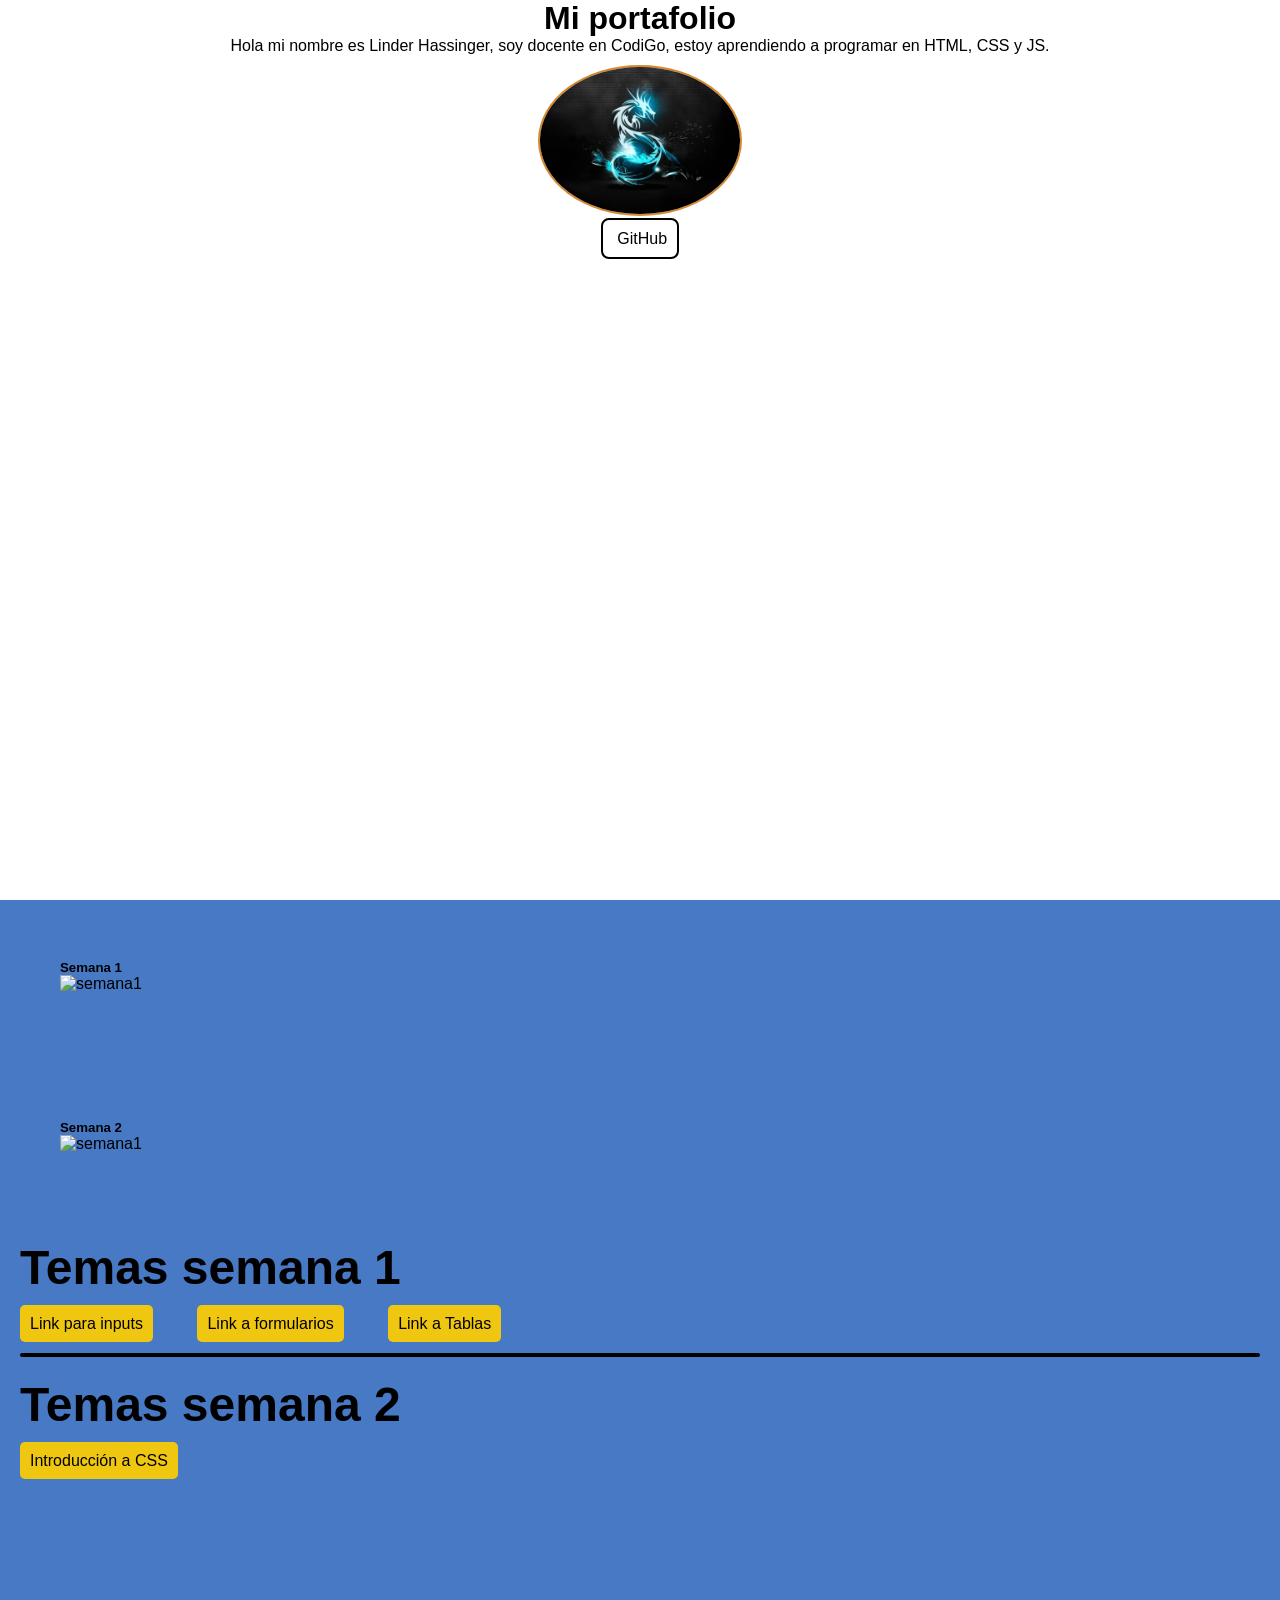
==== codigo-web-13/index.html @ cf2dcdfc "trabajo dia 4" ====
<!-- ESTRUCTURA DE HTML -->
<!DOCTYPE html>
<html lang="en">

<head>
  <!-- Va a contener la etiquetas pero el SEO -->
  <meta charset="utf-8" />
  <meta name="description" content="Esta pagina es donde estoy aprendiendo HTML, CSS y JS" />
  <meta name="robots" content="" />
  <meta name="googlebot" content="" />
  <meta name="keywords" content="LINDER HASSINGER, HTML, CSS, JS, CODIGO" />
  <title>Codigo Front 13</title>

  <meta name="twitter:card" content="summary" />
  <meta name="twitter:site" content="@linder3hs" />
  <meta name="twitter:title" content="Mi pagina web" />
  <meta name="twitter:description" content="Esta pagina es donde estoy aprendiendo HTML, CSS y JS" />
  <meta name="twitter:image"
    content="https://media-exp1.licdn.com/dms/image/C4E1BAQEfNIXEf_JoKg/company-background_10000/0?e=2159024400&v=beta&t=PhtZQJ8QA5Wy2lQzlfJL166pSeK_i3q2qfkD-xOMCcc" />
  <link rel="stylesheet" href="./css/styles.css" />
</head>
<!-- esta etiqueta nos permite escribir css dentro de un html -->

<body>
  <!-- Las etiqueta de titulo h1 - h6 -->
  <div class="contenedor-principal">
    <h1>Mi portafolio</h1>
    <p>
      Hola mi nombre es Linder Hassinger, soy docente en CodiGo, estoy
      aprendiendo a programar en HTML, CSS y JS.
    </p>
    <img src="./imagenes/dragon.jpg" class="imagen-perfil" alt="" width="200" />
    <p>
      <a class="btn-github" href="https://github.com/jacks03">
        <img src="https://cdn-icons-png.flaticon.com/512/25/25231.png" alt="" width="15" />
        GitHub
      </a>
    </p>
    <img width="600" src="https://sutilweb.com/wp-content/uploads/2021/08/Lenguajes-de-programacion.jpg" alt=""
      class="imagen-programador" />
  </div>

  <!-- Lista en HTML -->
  <!-- <ol>
      <li>Elemento 1</li>
      <li>Elemento 2</li>
      <li>Elemento 3</li>
    </ol> -->
  <section class="contenedor-clases">
    <div>
      <ul class="listas-semanas">
        <li>
          <h5>Semana 1</h5>
          <img src="https://freeiconshop.com/wp-content/uploads/edd/folder-open-flat.png" alt="semana1" width="100" />
        </li>
        <li>
          <h5>Semana 2</h5>
          <img src="https://freeiconshop.com/wp-content/uploads/edd/folder-open-flat.png" alt="semana1" width="100" />
        </li>
      </ul>
    </div>

    <div>
      <h3>Temas semana 1</h3>
      <a class="link-referencia" href="./semana1/inputs.html">Link para inputs</a>
      <a class="link-referencia" href="./semana1/form.html">Link a formularios</a>
      <a class="link-referencia" href="./semana1/tablas.html">Link a Tablas</a>
    </div>
    <hr class="divisor">
    <div>
      <h3>Temas semana 2</h3>
      <a class="link-referencia" href="./semana2/index.html">Introducción a CSS</a>
    </div>
  </section>
</body>

</html>
---- codigo-web-13/css/styles.css ----
*{
  margin: 0;
  padding: 0;
}
body {
  font-family: Helvetica;
}

.link-referencia {
  background-color: rgb(240, 199, 16);
  color: #000;
  padding: 10px;
  text-decoration: none;
  border-radius: 5px;
  margin: 20px;
}

.link-referencia:hover {
  text-decoration: wavy;
  color: rgb(120, 69, 168);
  background-color: rgb(78, 0, 0);
}

.contenedor-principal {
  text-align: center;
  height: 100vh;
}

/* .contenedor-principal p {
  font-size: 18px;
  width: 400px;
} */
.contenedor-clases{
  height: 100vh;
  background-color: rgb(71, 121, 196);

}
.lista-semanas{
  margin: 40px;
  padding: 40px;
  list-style: none;
}
h3 {
  font-size: 3em;
  margin: 20px;
}
.divisor {
  margin: 20px;
  height: 4px;
  background-color: black;
  border: none;
  border-radius: 12px;
}

.listas-semanas li{
  height: 40px;
  padding: 60px;
  list-style: none;
}

.imagen-perfil {
  border-radius: 50%;
  border: 2px solid rgb(216, 137, 47);
  margin: 10px;
}

.btn-github {
  border: 2px solid #000;
  border-radius: 8px;
  padding: 10px;
  color: #000;
  text-decoration: none;
}
 .imagen-programador {
   border-radius: 12px;
   margin-top: 40px;
 }
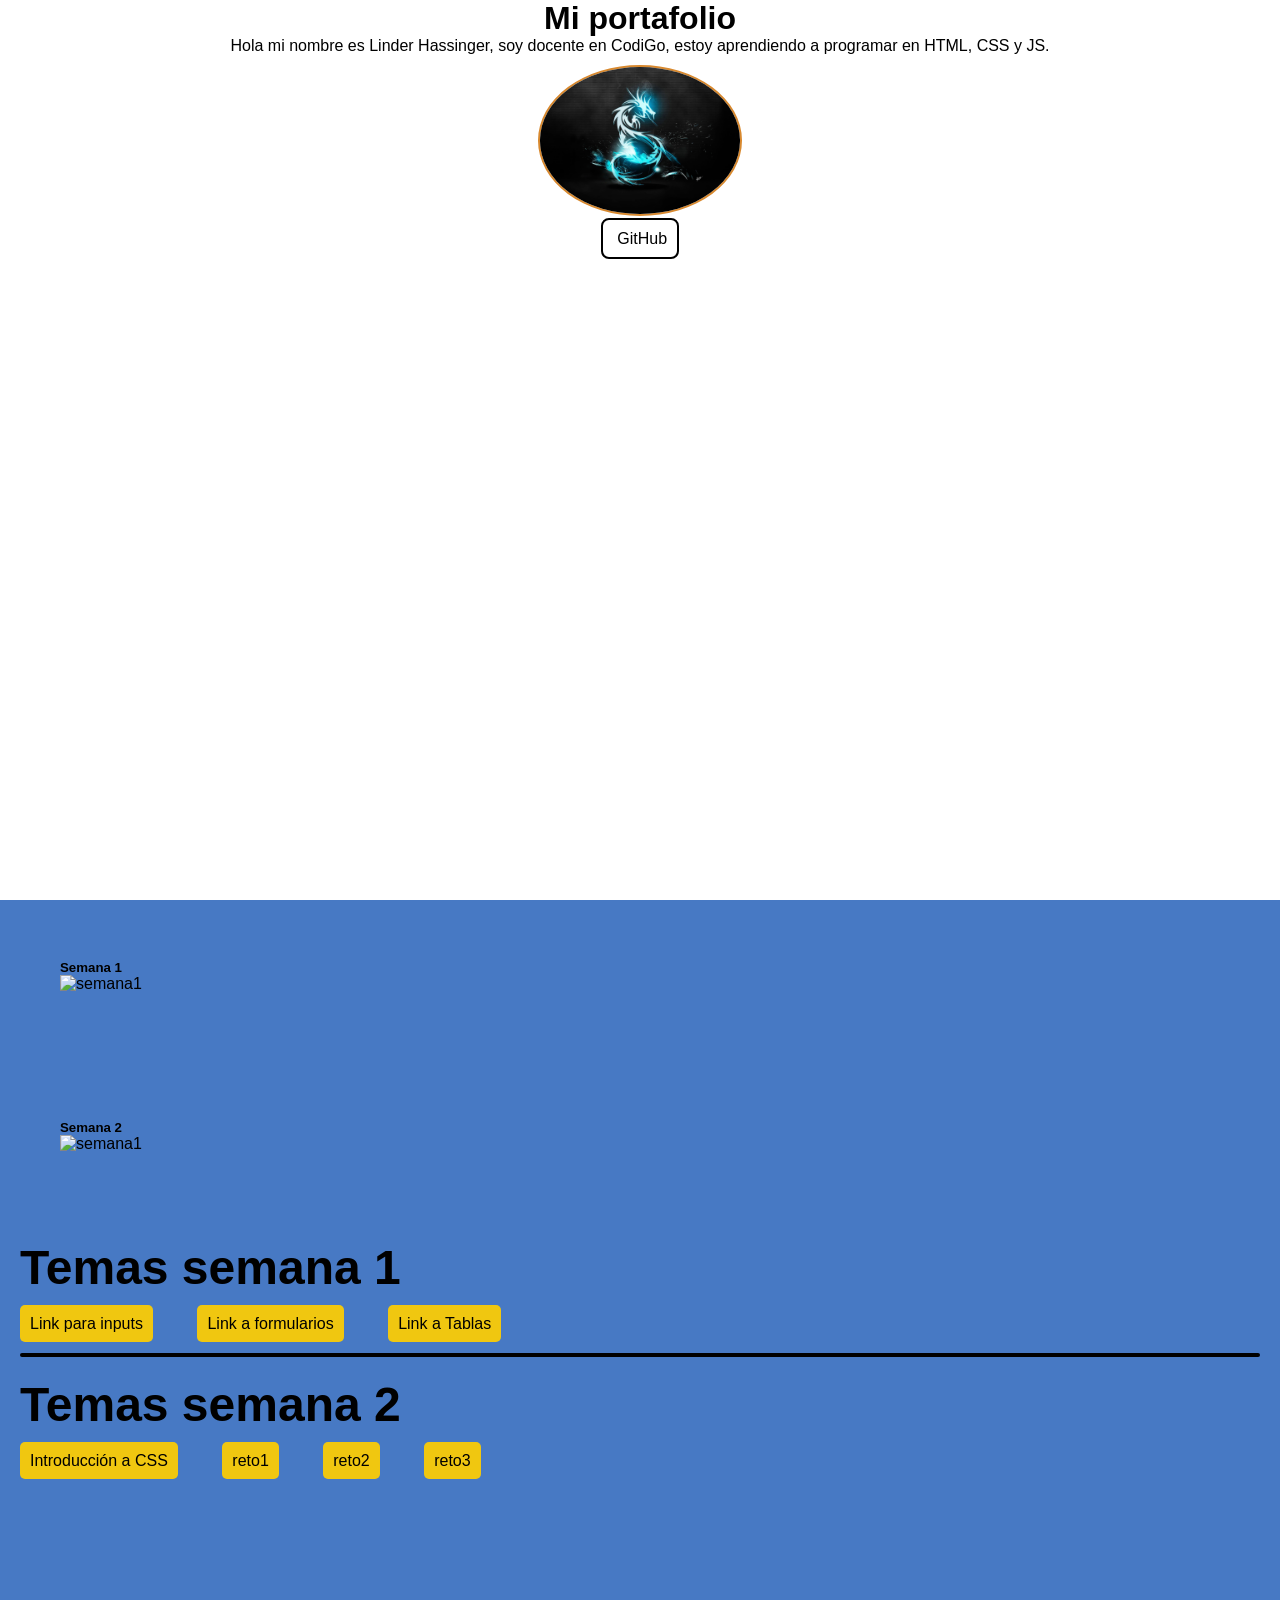
==== commit d8258dcb: "pagina principal" ====
--- a/codigo-web-13/index.html
+++ b/codigo-web-13/index.html
@@ -70,6 +70,9 @@
     <div>
       <h3>Temas semana 2</h3>
       <a class="link-referencia" href="./semana2/index.html">Introducción a CSS</a>
+      <a class="link-referencia" href="./semana2/reto1.html">reto1</a>
+      <a class="link-referencia" href="./semana2/reto2.html">reto2</a>
+      <a class="link-referencia" href="./semana2/reto3.html">reto3</a>
     </div>
   </section>
 </body>
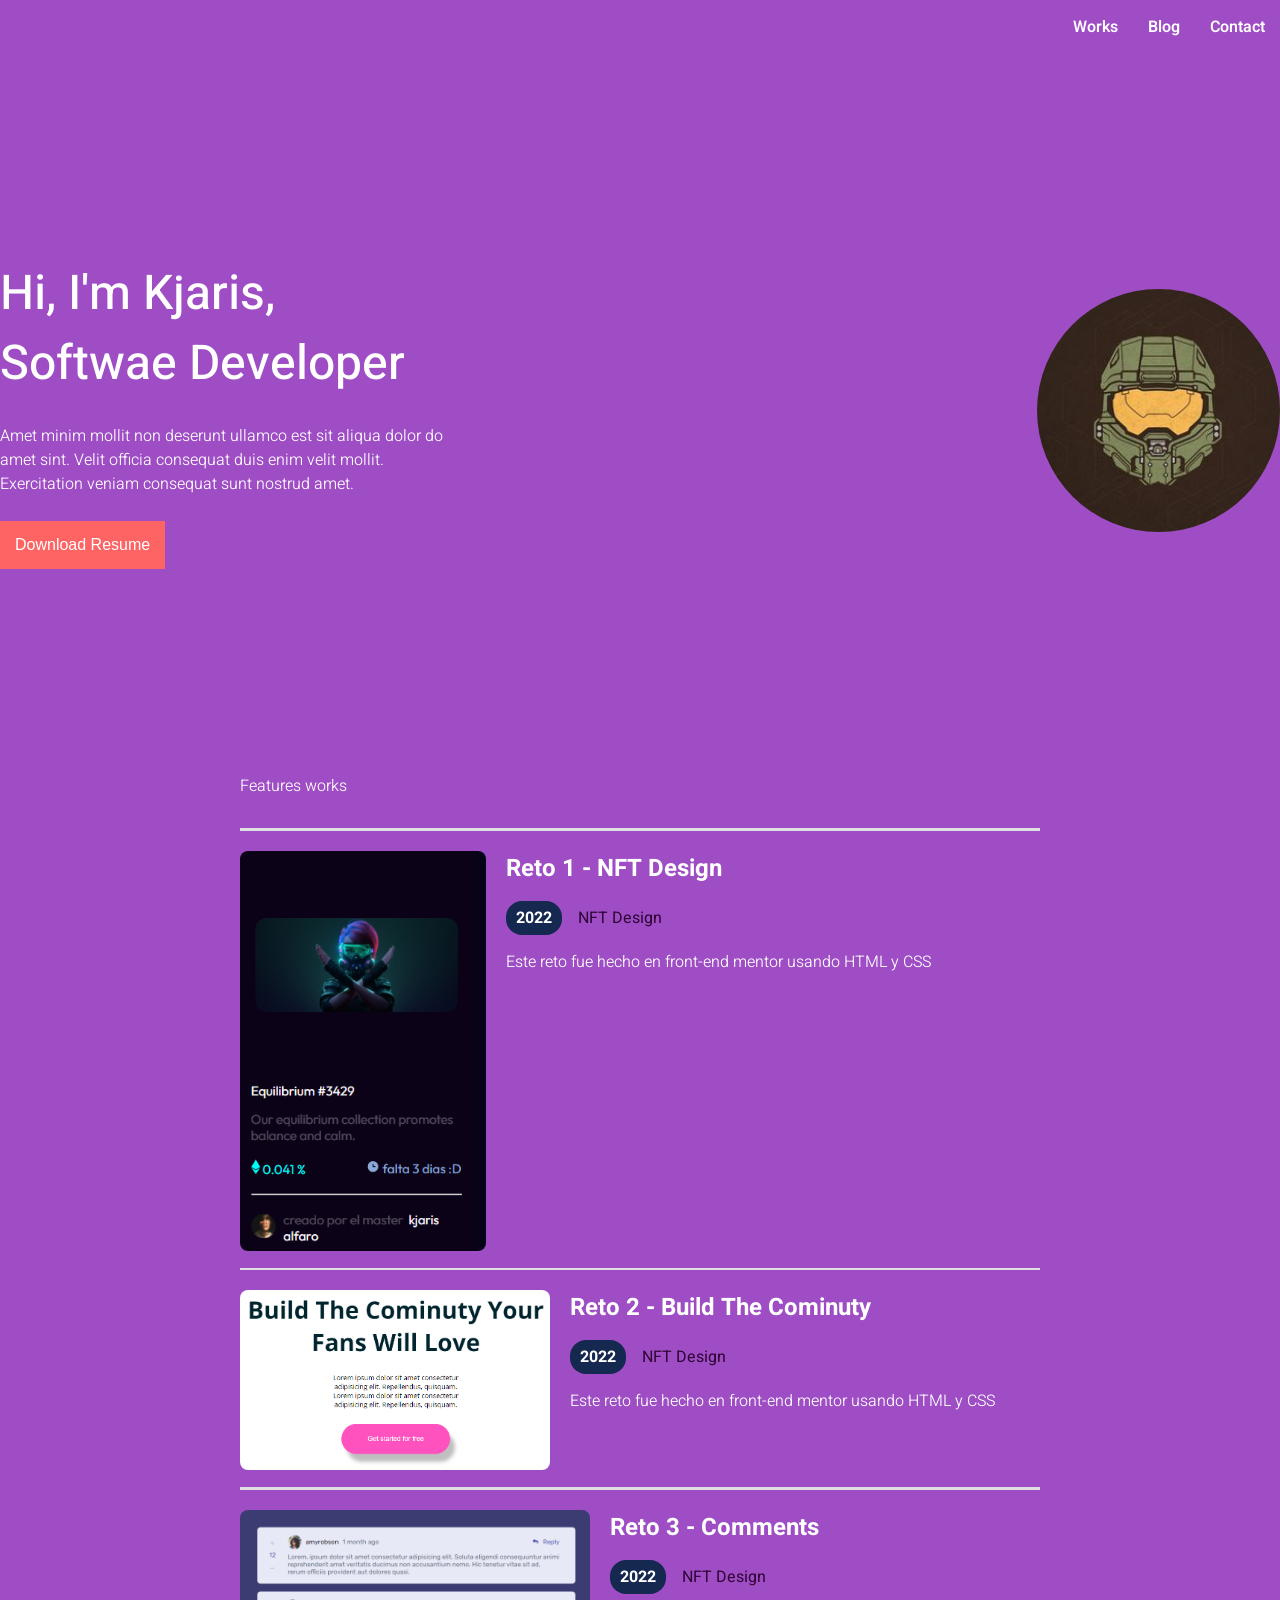
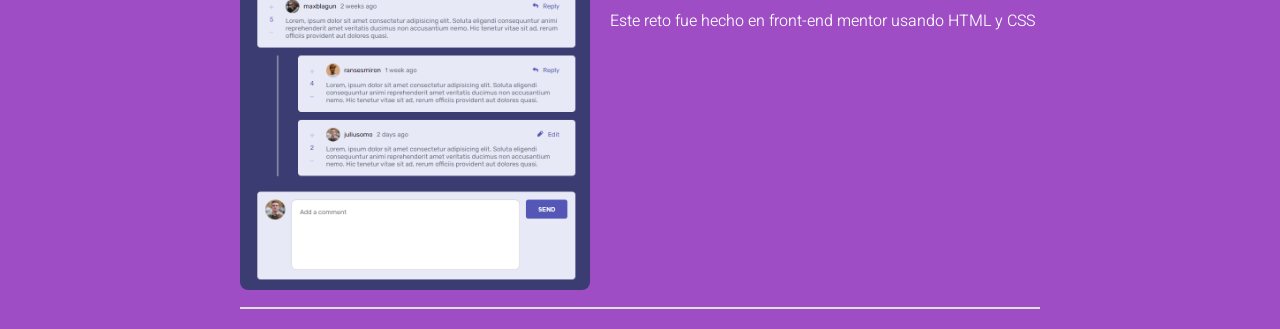
==== commit 06ace3d6: "tarea-sabado" ====
--- a/codigo-web-13/index.html
+++ b/codigo-web-13/index.html
@@ -1,80 +1,136 @@
 <!-- ESTRUCTURA DE HTML -->
 <!DOCTYPE html>
 <html lang="en">
+  <head>
+    <!-- Va a contener la etiquetas pero el SEO -->
+    <meta charset="utf-8" />
+    <meta
+      name="description"
+      content="Esta pagina es donde estoy aprendiendo HTML, CSS y JS"
+    />
+    <meta name="robots" content="" />
+    <meta name="googlebot" content="" />
+    <meta name="keywords" content="LINDER HASSINGER, HTML, CSS, JS, CODIGO" />
+    <title>Mi portafolio</title>
 
-<head>
-  <!-- Va a contener la etiquetas pero el SEO -->
-  <meta charset="utf-8" />
-  <meta name="description" content="Esta pagina es donde estoy aprendiendo HTML, CSS y JS" />
-  <meta name="robots" content="" />
-  <meta name="googlebot" content="" />
-  <meta name="keywords" content="LINDER HASSINGER, HTML, CSS, JS, CODIGO" />
-  <title>Codigo Front 13</title>
+    <meta name="twitter:card" content="summary" />
+    <meta name="twitter:site" content="@linder3hs" />
+    <meta name="twitter:title" content="Mi pagina web" />
+    <meta
+      name="twitter:description"
+      content="Esta pagina es donde estoy aprendiendo HTML, CSS y JS"
+    />
+    <meta
+      name="twitter:image"
+      content="https://media-exp1.licdn.com/dms/image/C4E1BAQEfNIXEf_JoKg/company-background_10000/0?e=2159024400&v=beta&t=PhtZQJ8QA5Wy2lQzlfJL166pSeK_i3q2qfkD-xOMCcc"
+    />
+    <link rel="preconnect" href="https://fonts.googleapis.com" />
+    <link rel="preconnect" href="https://fonts.gstatic.com" crossorigin />
+    <link
+      href="https://fonts.googleapis.com/css2?family=Heebo:wght@100;200;300;400;500;600;800;900&display=swap"
+      rel="stylesheet"
+    />
+    <link rel="stylesheet" href="./css/styles.css" />
+  </head>
+  <!-- esta etiqueta nos permite escribir css dentro de un html -->
+  <body>
+    <header class="header">
+      <nav class="nav">
+        <ul>
+          <li>
+            <a href="">Works</a>
+          </li>
+          <li>
+            <a href="">Blog</a>
+          </li>
+          <li>
+            <a href="">Contact</a>
+          </li>
+        </ul>
+        <div class="line"></div>
+      </nav>
+    </header>
+    <section class="banner">
+      <div>
+        <h1 class="title">Hi, I'm Kjaris,</h1>
+        <h1 class="title">Softwae Developer</h1>
+        <p class="resume">
+          Amet minim mollit non deserunt ullamco est sit aliqua dolor do amet
+          sint. Velit officia consequat duis enim velit mollit. Exercitation
+          veniam consequat sunt nostrud amet.
+        </p>
+        <button class="btn-primary">Download Resume</button>
+      </div>
+      <div>
+        <img class="img-profile" src="./imagenes/halo.jpg" alt="" />
+      </div>
+    </section>
+    <section>
+      <div class="section-works">
+        <h4 class="text-works">Features works</h4>
+        <hr />
+        <div class="card">
+          <div>
+            <a class="link-portafolio" href="./semana2/reto1.html">
+              <img class="img1" src="./imagenes/portafolio/reto1.png" alt="" />
+            </a>
+          </div>
+          <div class="container-detail">
+            <a class="link-portafolio" href="./semana2/reto1.html">
+              <h2>Reto 1 - NFT Design</h2>
+            </a>
 
-  <meta name="twitter:card" content="summary" />
-  <meta name="twitter:site" content="@linder3hs" />
-  <meta name="twitter:title" content="Mi pagina web" />
-  <meta name="twitter:description" content="Esta pagina es donde estoy aprendiendo HTML, CSS y JS" />
-  <meta name="twitter:image"
-    content="https://media-exp1.licdn.com/dms/image/C4E1BAQEfNIXEf_JoKg/company-background_10000/0?e=2159024400&v=beta&t=PhtZQJ8QA5Wy2lQzlfJL166pSeK_i3q2qfkD-xOMCcc" />
-  <link rel="stylesheet" href="./css/styles.css" />
-</head>
-<!-- esta etiqueta nos permite escribir css dentro de un html -->
-
-<body>
-  <!-- Las etiqueta de titulo h1 - h6 -->
-  <div class="contenedor-principal">
-    <h1>Mi portafolio</h1>
-    <p>
-      Hola mi nombre es Linder Hassinger, soy docente en CodiGo, estoy
-      aprendiendo a programar en HTML, CSS y JS.
-    </p>
-    <img src="./imagenes/dragon.jpg" class="imagen-perfil" alt="" width="200" />
-    <p>
-      <a class="btn-github" href="https://github.com/jacks03">
-        <img src="https://cdn-icons-png.flaticon.com/512/25/25231.png" alt="" width="15" />
-        GitHub
-      </a>
-    </p>
-    <img width="600" src="https://sutilweb.com/wp-content/uploads/2021/08/Lenguajes-de-programacion.jpg" alt=""
-      class="imagen-programador" />
-  </div>
-
-  <!-- Lista en HTML -->
-  <!-- <ol>
-      <li>Elemento 1</li>
-      <li>Elemento 2</li>
-      <li>Elemento 3</li>
-    </ol> -->
-  <section class="contenedor-clases">
-    <div>
-      <ul class="listas-semanas">
-        <li>
-          <h5>Semana 1</h5>
-          <img src="https://freeiconshop.com/wp-content/uploads/edd/folder-open-flat.png" alt="semana1" width="100" />
-        </li>
-        <li>
-          <h5>Semana 2</h5>
-          <img src="https://freeiconshop.com/wp-content/uploads/edd/folder-open-flat.png" alt="semana1" width="100" />
-        </li>
-      </ul>
-    </div>
-
-    <div>
-      <h3>Temas semana 1</h3>
-      <a class="link-referencia" href="./semana1/inputs.html">Link para inputs</a>
-      <a class="link-referencia" href="./semana1/form.html">Link a formularios</a>
-      <a class="link-referencia" href="./semana1/tablas.html">Link a Tablas</a>
-    </div>
-    <hr class="divisor">
-    <div>
-      <h3>Temas semana 2</h3>
-      <a class="link-referencia" href="./semana2/index.html">Introducción a CSS</a>
-      <a class="link-referencia" href="./semana2/reto1.html">reto1</a>
-      <a class="link-referencia" href="./semana2/reto2.html">reto2</a>
-      <a class="link-referencia" href="./semana2/reto3.html">reto3</a>
-    </div>
-  </section>
-</body>
-
+            <p>
+              <span class="label-dark">2022</span>
+              <span class="text-light">&nbsp;&nbsp;&nbsp;NFT Design</span>
+            </p>
+            <p class="resume">
+              Este reto fue hecho en front-end mentor usando HTML y CSS
+            </p>
+          </div>
+        </div>
+        <hr />
+        <div class="card">
+          <div>
+            <a class="link-portafolio" href="./semana2/reto2.html">
+              <img class="img2" src="./imagenes/portafolio/reto2.png" alt="" />
+            </a>
+          </div>
+          <div class="container-detail">
+            <a class="link-portafolio" href="./semana2/reto2.html">
+              <h2>Reto 2 - Build The Cominuty</h2>
+            </a>
+            <p>
+              <span class="label-dark">2022</span>
+              <span class="text-light">&nbsp;&nbsp;&nbsp;NFT Design</span>
+            </p>
+            <p class="resume">
+              Este reto fue hecho en front-end mentor usando HTML y CSS
+            </p>
+          </div>
+        </div>
+        <hr />
+        <div class="card">
+          <div>
+            <a class="link-portafolio" href="./semana2/reto3.html">
+              <img class="img3" src="./imagenes/portafolio/reto3.png" alt="" />
+            </a>
+          </div>
+          <div class="container-detail">
+            <a class="link-portafolio" href="./semana2/reto3.html">
+              <h2>Reto 3 - Comments</h2>
+            </a>
+            <p>
+              <span class="label-dark">2022</span>
+              <span class="text-light">&nbsp;&nbsp;&nbsp;NFT Design</span>
+            </p>
+            <p class="resume">
+              Este reto fue hecho en front-end mentor usando HTML y CSS
+            </p>
+          </div>
+        </div>
+        <hr />
+      </div>
+    </section>
+  </body>
 </html>
--- a/codigo-web-13/css/styles.css
+++ b/codigo-web-13/css/styles.css
@@ -1,77 +1,144 @@
-*{
+* {
   margin: 0;
   padding: 0;
 }
+
 body {
-  font-family: Helvetica;
+  font-family: "Heebo", sans-serif;
+  background-color: rgb(159, 77, 197);
+  color: #fff;
 }
 
-.link-referencia {
-  background-color: rgb(240, 199, 16);
-  color: #000;
-  padding: 10px;
-  text-decoration: none;
-  border-radius: 5px;
-  margin: 20px;
+.header {
+  display: flex;
+  /* flex-start
+    center
+    flex-end */
+  justify-content: flex-end;
 }
 
-.link-referencia:hover {
-  text-decoration: wavy;
-  color: rgb(120, 69, 168);
-  background-color: rgb(78, 0, 0);
-}
-
-.contenedor-principal {
-  text-align: center;
-  height: 100vh;
-}
-
-/* .contenedor-principal p {
-  font-size: 18px;
-  width: 400px;
-} */
-.contenedor-clases{
-  height: 100vh;
-  background-color: rgb(71, 121, 196);
-
-}
-.lista-semanas{
-  margin: 40px;
-  padding: 40px;
-  list-style: none;
-}
-h3 {
-  font-size: 3em;
-  margin: 20px;
-}
-.divisor {
-  margin: 20px;
-  height: 4px;
-  background-color: black;
-  border: none;
-  border-radius: 12px;
-}
-
-.listas-semanas li{
-  height: 40px;
-  padding: 60px;
+.nav ul {
+  display: flex;
   list-style: none;
 }
 
-.imagen-perfil {
-  border-radius: 50%;
-  border: 2px solid rgb(216, 137, 47);
-  margin: 10px;
+.nav ul > li {
+  padding: 15px;
 }
 
-.btn-github {
-  border: 2px solid #000;
+.nav ul li a {
+  text-decoration: none;
+  color: #fff;
+  font-weight: 600;
+}
+
+.banner {
+  height: 80vh;
+  display: flex;
+  align-items: center;
+  justify-content: center;
+}
+
+.title {
+  font-size: 3em;
+  font-weight: 500;
+}
+
+.resume {
+  width: 45%;
+  font-weight: 300;
+  margin-top: 25px;
+  margin-bottom: 25px;
+}
+
+.btn-primary {
+  background-color: #ff6464;
+  color: #fff;
+  border: none;
+  padding: 15px;
+  text-transform: capitalize;
+  font-size: 16px;
+  cursor: pointer;
+}
+
+.img-profile {
+  width: 243px;
+  height: 243px;
+  border-radius: 50%;
+}
+
+.section-works {
+  max-width: 800px;
+  margin: auto;
+}
+
+.card {
+  display: flex;
+}
+
+.card div .img1 {
+  width: 246px;
+  height: 400px;
+  object-fit: cover;
   border-radius: 8px;
-  padding: 10px;
-  color: #000;
+}
+
+.card div .img2 {
+  width: 310px;
+  height: 180px;
+  object-fit: cover;
+  border-radius: 8px;
+}
+
+.card div .img3 {
+  width: 350px;
+  height: 380px;
+  object-fit: cover;
+  border-radius: 8px;
+}
+
+.text-works {
+  font-size: 1em;
+  margin-bottom: 30px;
+  font-weight: 300;
+}
+
+.container-detail {
+  margin-left: 20px;
+}
+
+.container-detail p {
+  margin-top: 20px;
+  width: 100% !important;
+}
+
+.label-dark {
+  background-color: #142850;
+  color: #fff;
+  border-radius: 16px;
+  padding: 5px 10px;
+  font-weight: bold;
+}
+
+.text-light {
+  color: #2f0335;
+}
+
+hr {
+  height: 0.5px;
+  background-color: #e0e0e0;
+  border: 0.5px solid #e0e0e0;
+  margin-top: 10px;
+  margin-bottom: 20px;
+}
+
+.link-portafolio {
+  color: #fff;
   text-decoration: none;
+  transition: 0.3s;
 }
- .imagen-programador {
-   border-radius: 12px;
-   margin-top: 40px;
- }+
+.link-portafolio:hover {
+  color: #ffdaaf;
+  text-decoration: underline;
+}
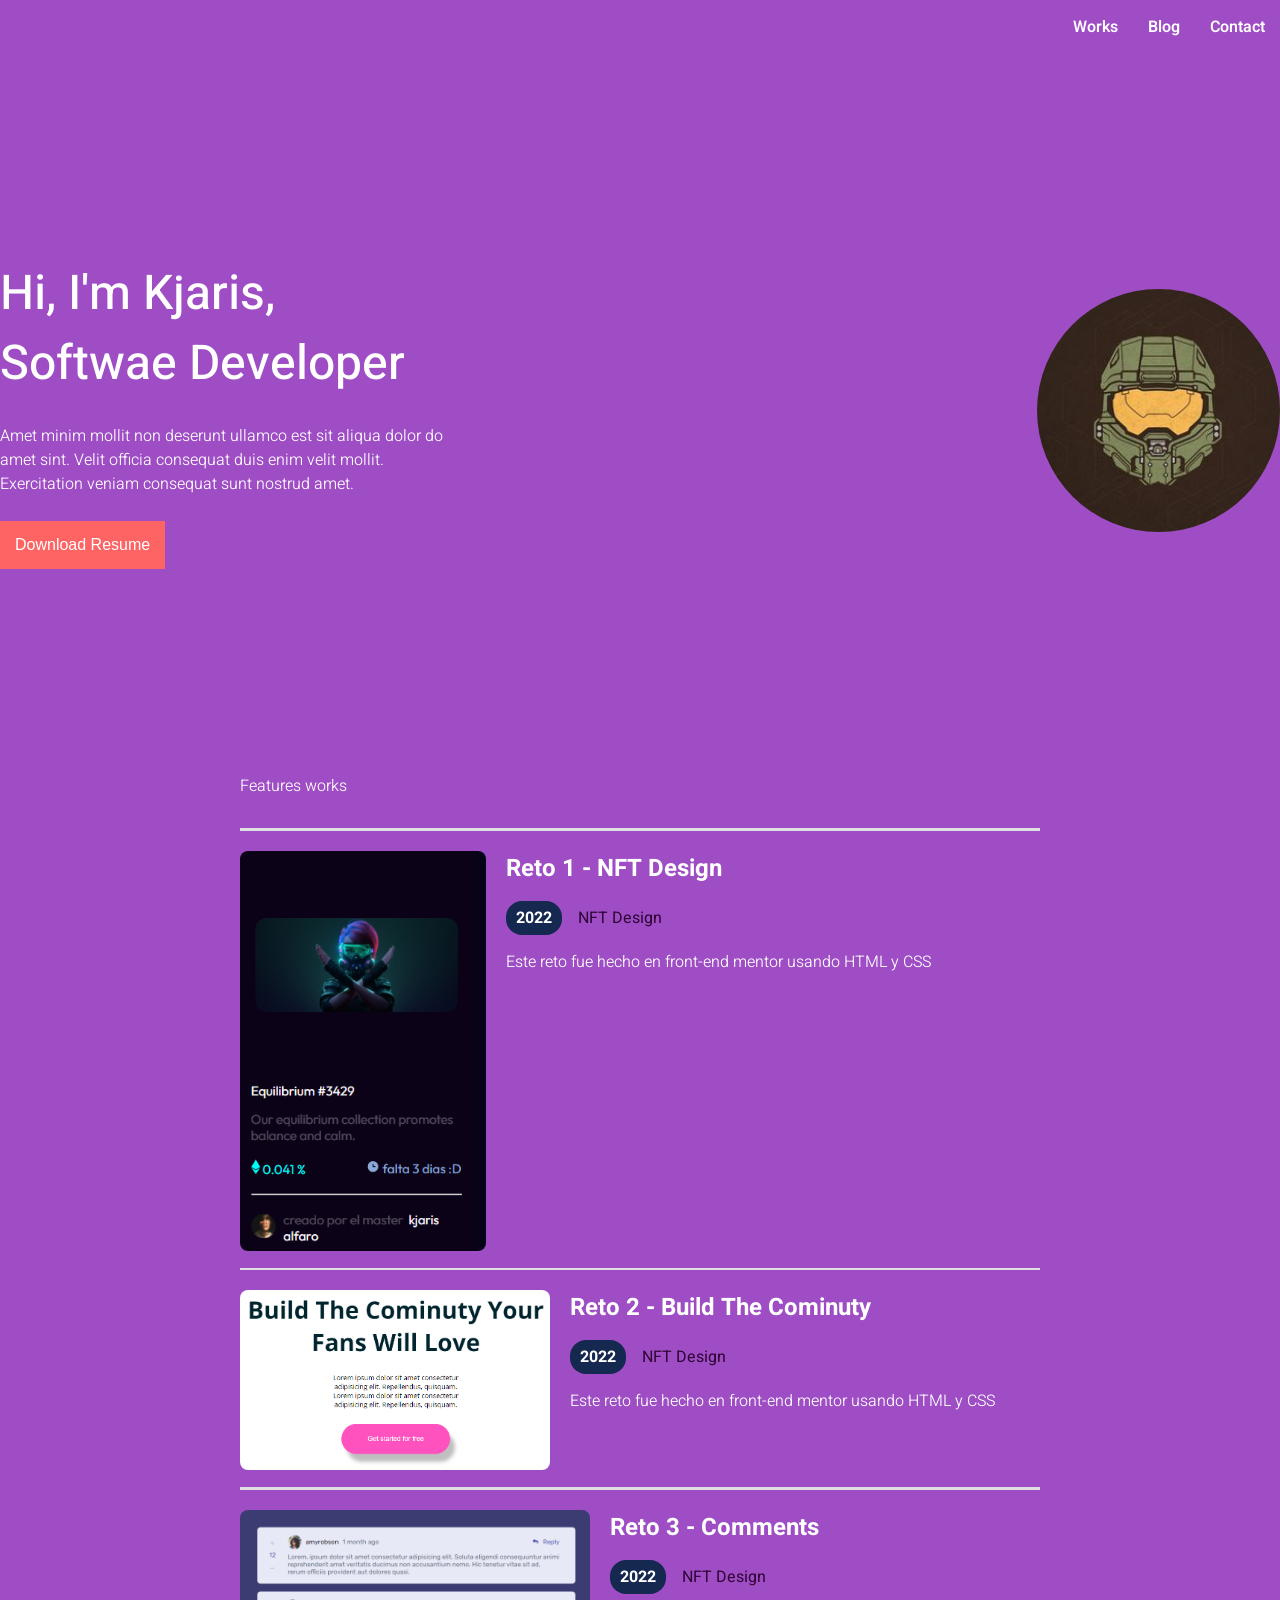
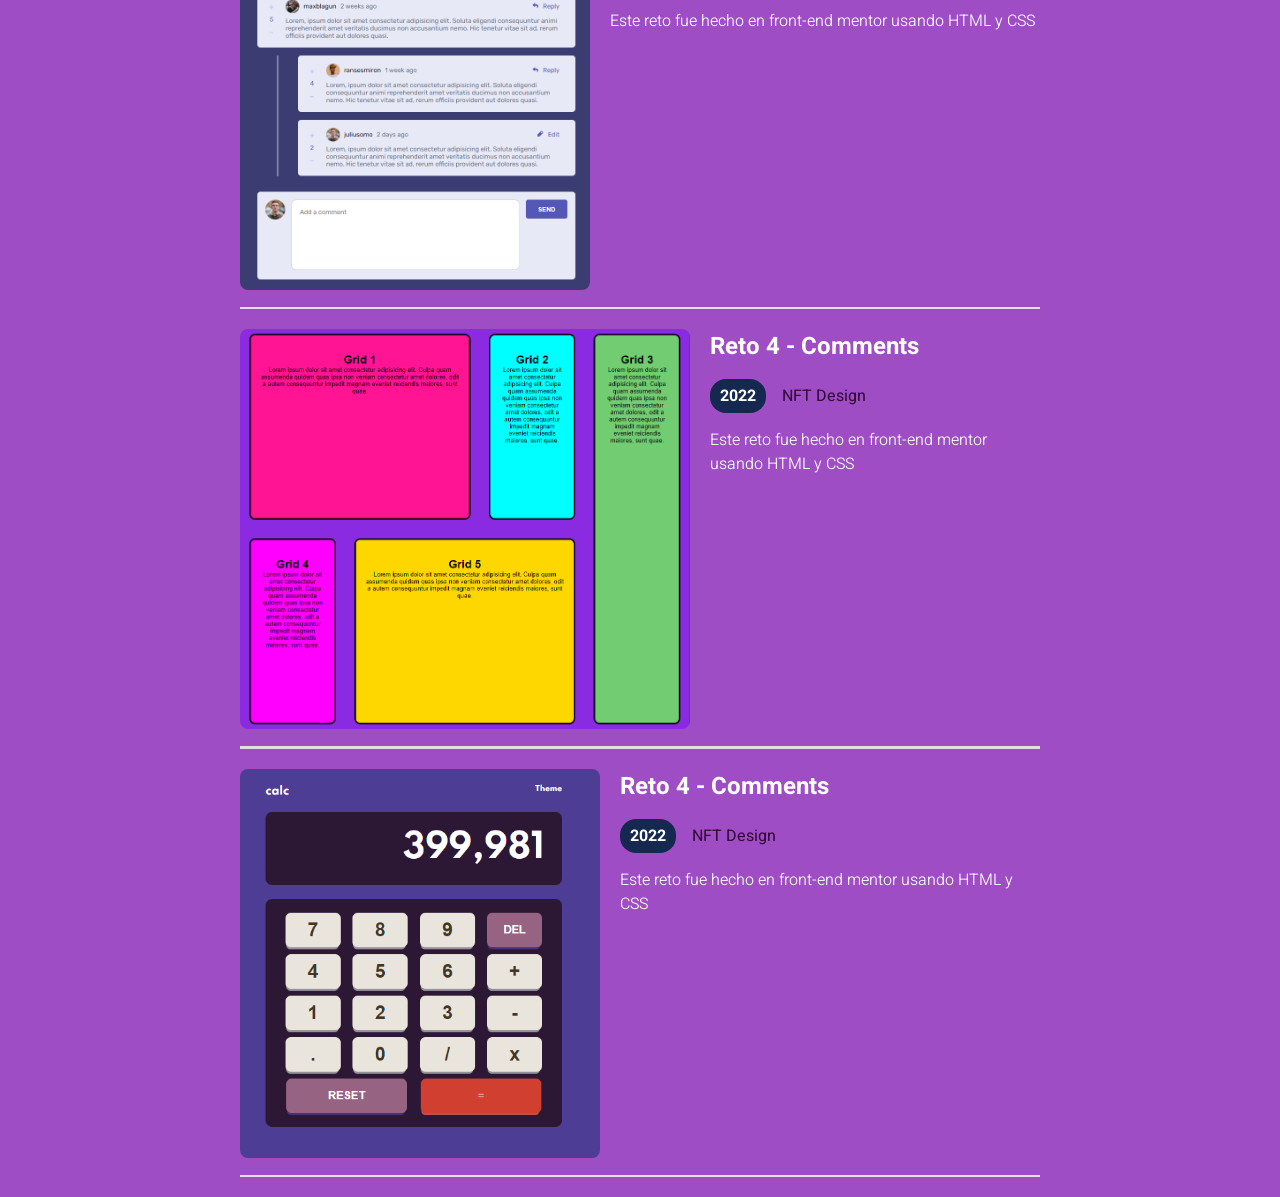
==== commit 5c4595de: "portafolio" ====
--- a/codigo-web-13/index.html
+++ b/codigo-web-13/index.html
@@ -130,6 +130,47 @@
           </div>
         </div>
         <hr />
+        <div class="card">
+          <div>
+            <a class="link-portafolio" href="./semana3/dia1/reto4.html">
+              <img class="img4" src="./semana3/dia1/img/portafoliosemana3/reto4.png" alt="" />
+            </a>
+          </div>
+          <div class="container-detail">
+            <a class="link-portafolio" href="./semana3/dia1/reto4.html">
+              <h2>Reto 4 - Comments</h2>
+            </a>
+            <p>
+              <span class="label-dark">2022</span>
+              <span class="text-light">&nbsp;&nbsp;&nbsp;NFT Design</span>
+            </p>
+            <p class="resume">
+              Este reto fue hecho en front-end mentor usando HTML y CSS
+            </p>
+          </div>
+        </div>
+        <hr />
+        <div class="card">
+          <div>
+            <a class="link-portafolio" href="./semana3/dia1/reto5.html">
+              <img class="img5" src="./semana3/dia1/img/portafoliosemana3/reto5.png" alt="" />
+            </a>
+          </div>
+          <div class="container-detail">
+            <a class="link-portafolio" href="./semana3/dia1/reto5.html">
+              <h2>Reto 4 - Comments</h2>
+            </a>
+            <p>
+              <span class="label-dark">2022</span>
+              <span class="text-light">&nbsp;&nbsp;&nbsp;NFT Design</span>
+            </p>
+            <p class="resume">
+              Este reto fue hecho en front-end mentor usando HTML y CSS
+            </p>
+          </div>
+        </div>
+        <hr />
+
       </div>
     </section>
   </body>
--- a/codigo-web-13/css/styles.css
+++ b/codigo-web-13/css/styles.css
@@ -96,6 +96,19 @@
   object-fit: cover;
   border-radius: 8px;
 }
+.card div .img4 {
+  width: 450px;
+  height: 400px;
+  object-fit: cover;
+  border-radius: 8px;
+}
+
+.card div .img5 {
+  width: 360px;
+  height: 389px;
+  object-fit: cover;
+  border-radius: 8px;
+}
 
 .text-works {
   font-size: 1em;
